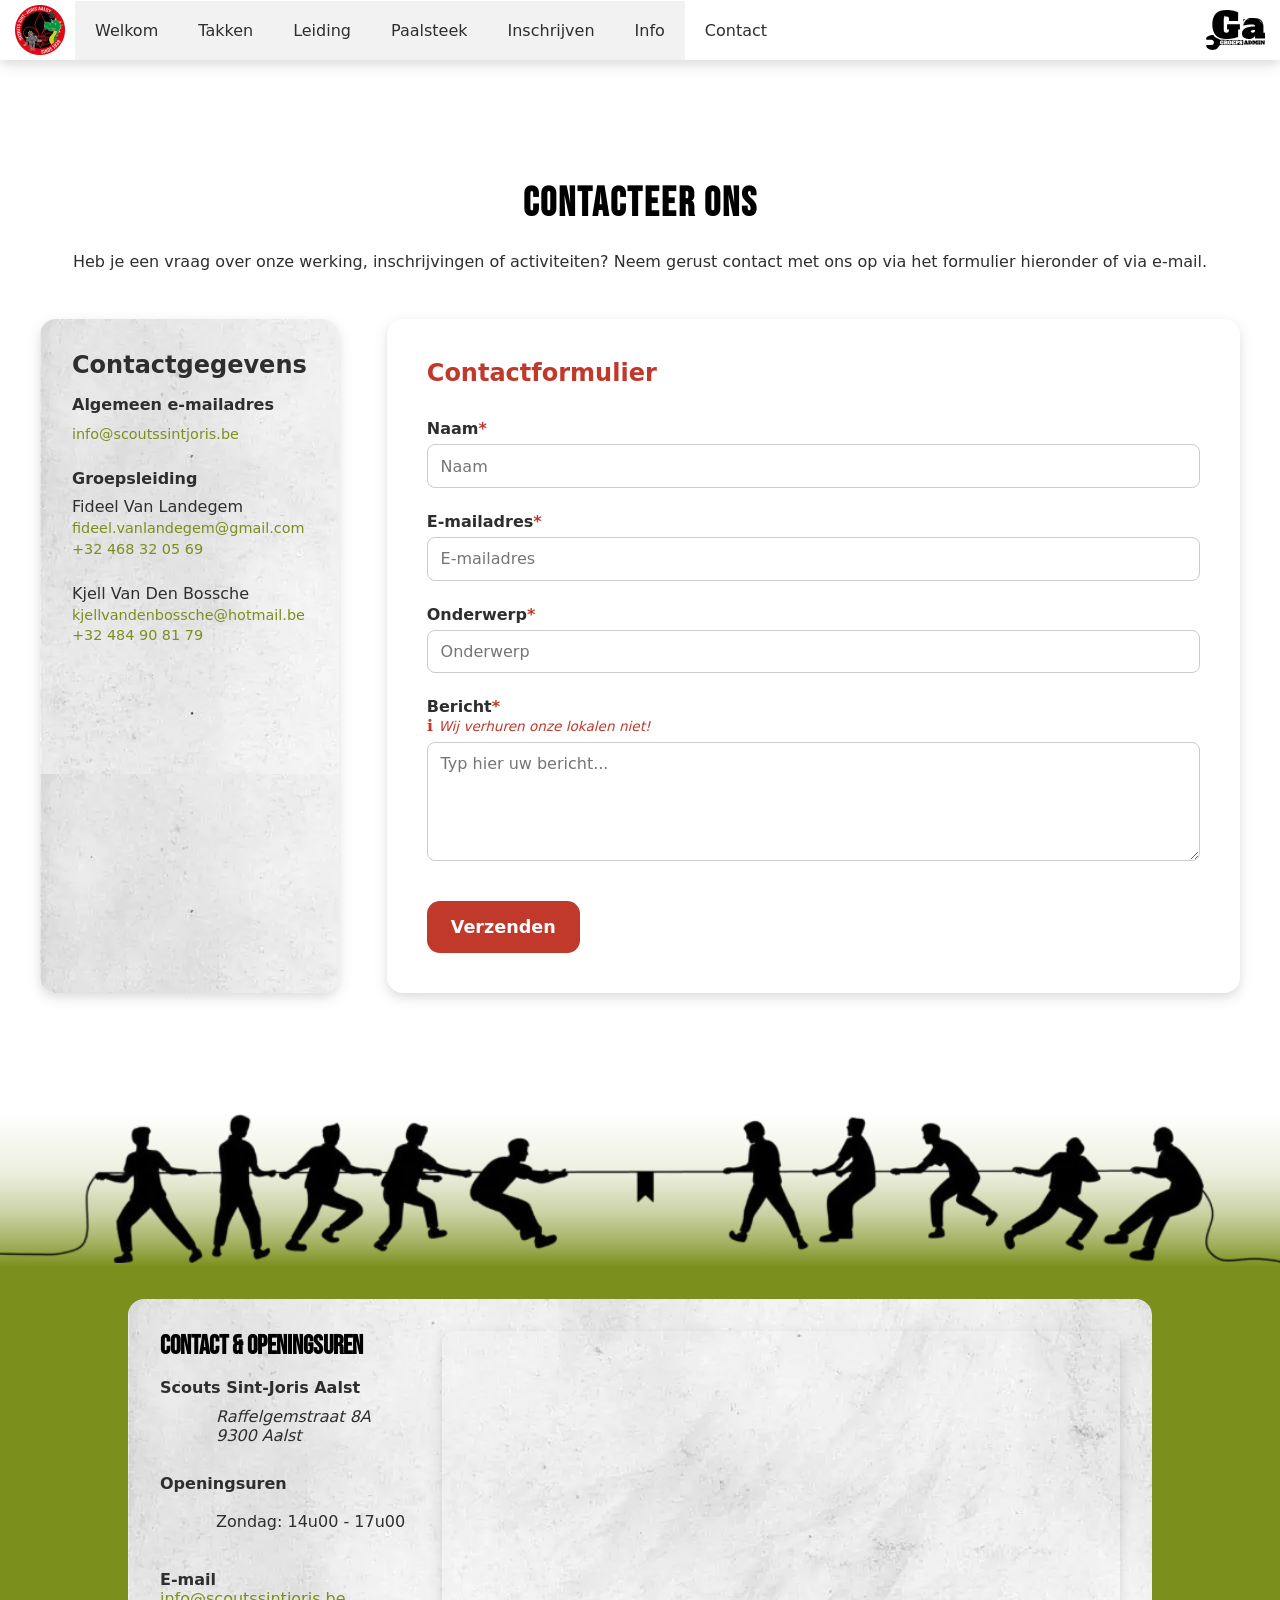
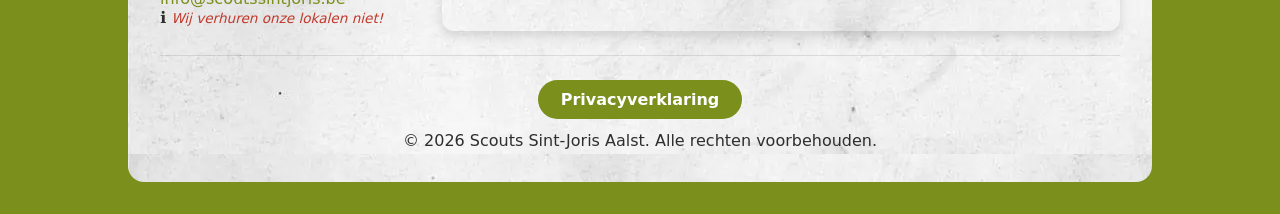
==== contact.html @ d7919c06 "Website V1.0" ====
<!doctype html>
<html lang="nl">
  <head>
    <script async src="https://www.googletagmanager.com/gtag/js?id=G-36VM52FBKX"></script>
    <script>
      window.dataLayer = window.dataLayer || [];
      function gtag() {
        dataLayer.push(arguments);
      }
      gtag('js', new Date());
      gtag('config', 'G-36VM52FBKX');
    </script>
    <script src="https://cdn.lordicon.com/lordicon.js"></script>

    <meta charset="UTF-8" />
    <meta name="viewport" content="width=device-width, initial-scale=1.0" />

    <title>Contact - Scouts Sint-Joris Aalst</title>
    <meta
      name="description"
      content="Heb je vragen voor Scouts Sint-Joris Aalst? Vind hier onze contactgegevens en stuur ons een bericht."
    />
    <meta name="author" content="Scouts Sint-Joris Aalst" />
    <link rel="canonical" href="https://scoutssintjoris.be/contact.html" />
    <meta name="robots" content="index, follow" />

    <meta property="og:title" content="Contact - Scouts Sint-Joris Aalst" />
    <meta
      property="og:description"
      content="Heb je vragen voor Scouts Sint-Joris Aalst? Vind hier onze contactgegevens en stuur ons een bericht."
    />
    <meta property="og:image" content="https://scoutssintjoris.be/img/social-share.webp" />
    <meta property="og:image:alt" content="Scouts Sint-Joris Aalst Activiteit" />
    <meta property="og:url" content="https://scoutssintjoris.be/contact.html" />
    <meta property="og:type" content="website" />

    <link rel="stylesheet" href="css/main.css" />
    <link rel="stylesheet" href="css/contact.css" />
    <link rel="icon" type="image/x-icon" href="img/favicon.ico" />
    <link rel="preconnect" href="https://fonts.googleapis.com" />
    <link rel="preconnect" href="https://fonts.gstatic.com" crossorigin />

    <script type="application/ld+json">
      {
        "@context": "https://schema.org",
        "@type": "ContactPage",
        "name": "Contact - Scouts Sint-Joris Aalst",
        "url": "https://scoutssintjoris.be/contact.html",
        "description": "Heb je vragen voor Scouts Sint-Joris Aalst? Vind hier onze contactgegevens en stuur ons een bericht.",
        "mainEntity": {
          "@type": "Organization",
          "name": "Scouts Sint-Joris Aalst",
          "url": "https://scoutssintjoris.be/",
          "logo": "https://scoutssintjoris.be/img/logo.webp",
          "sameAs": ["https://www.facebook.com/ScoutsSintJoris", "https://www.instagram.com/scouts_sintjoris_aalst/"],
          "contactPoint": {
            "@type": "ContactPoint",
            "email": "info@scoutssintjoris.be",
            "contactType": "customer support",
            "availableLanguage": ["Dutch"]
          },
          "address": {
            "@type": "PostalAddress",
            "streetAddress": "Raffelgemstraat 8A",
            "addressLocality": "Aalst",
            "postalCode": "9300",
            "addressCountry": "BE"
          },
          "foundingDate": "1939",
          "openingHoursSpecification": {
            "@type": "OpeningHoursSpecification",
            "dayOfWeek": "http://schema.org/Sunday",
            "opens": "14:00",
            "closes": "17:00"
          },
          "description": "Scouts Sint-Joris Aalst is een gemengde scoutsgroep in Aalst, opgericht in 1939. Ontdek onze takken, leiding, activiteiten, openingsuren en schrijf je in!",
          "keywords": "Scouts Aalst, Scouts Sint-Joris, paalsteek, takken, leiding, inschrijven, activiteiten, jeugd, jeugdbeweging, scouts"
        }
      }
    </script>
  </head>

  <body>
    <header id="top">
      <nav>
        <img class="logo" src="img/logo.webp" alt="Logo Scouts Sint-Joris Aalst" loading="lazy" />

        <ul class="nav-links">
          <li><a href="index.html">Welkom</a></li>
          <li><a href="takken.html">Takken</a></li>
          <li><a href="leiding.html">Leiding</a></li>
          <li><a href="paalsteek.html">Paalsteek</a></li>
          <li><a href="inschrijven.html">Inschrijven</a></li>
          <li><a href="info.html">Info</a></li>
          <li class="active"><a href="#top" class="scroll-link" data-target="top">Contact</a></li>
        </ul>

        <a class="admin" href="https://groepsadmin.scoutsengidsenvlaanderen.be/" title="Ga naar Groepsadministratie">
          <img src="img/groepsadmin.svg" alt="Groepsadministratie Scouts & Gidsen Vlaanderen" loading="lazy" />
        </a>

        <button class="hamburger" aria-label="Menu openen/sluiten">
          <span></span>
          <span></span>
          <span></span>
        </button>
      </nav>
    </header>

    <main>
      <article class="intro">
        <h1>Contacteer ons</h1>
        <p>
          Heb je een vraag over onze werking, inschrijvingen of activiteiten? Neem gerust contact met ons op via het
          formulier hieronder of via e-mail.
        </p>
      </article>

      <section class="contact-wrapper">
        <aside class="contact-info">
          <h2>Contactgegevens</h2>

          <p>
            <strong>Algemeen e-mailadres</strong>
            <span>info@scoutssintjoris.be</span>
          </p>

          <p>
            <strong>Groepsleiding</strong>
            Fideel Van Landegem<br />
            <span>fideel.vanlandegem@gmail.com</span><br />
            <span>+32 468 32 05 69</span>
          </p>

          <p>
            Kjell Van Den Bossche <br />
            <span>kjellvandenbossche@hotmail.be</span><br />
            <span>+32 484 90 81 79</span>
          </p>
        </aside>

        <form class="contact-form" action="sendmail.php" method="post" enctype="application/x-www-form-urlencoded">
          <fieldset>
            <legend>Contactformulier</legend>

            <div class="form-group">
              <label for="naam">Naam<span>*</span></label>
              <input type="text" placeholder="Naam" id="naam" name="naam" autocomplete="name" required />
            </div>

            <div class="form-group">
              <label for="mailadres">E-mailadres<span>*</span></label>
              <input
                type="email"
                placeholder="E-mailadres"
                id="mailadres"
                name="mailadres"
                autocomplete="email"
                required
              />
            </div>

            <div class="form-group">
              <label for="onderwerp">Onderwerp<span>*</span></label>
              <input type="text" placeholder="Onderwerp" id="onderwerp" name="onderwerp" required />
            </div>

            <div class="form-group">
              <label for="bericht">
                Bericht<span>*</span><br />
                <span>ℹ️ <span class="note">Wij verhuren onze lokalen niet!</span></span>
              </label>
              <textarea placeholder="Typ hier uw bericht..." id="bericht" name="bericht" rows="5" required></textarea>
            </div>

            <div style="display: none">
              <label for="company">Company</label>
              <input type="text" name="company" id="company" tabindex="-1" autocomplete="off" />
            </div>

            <button type="submit" class="btn-submit">Verzenden</button>
          </fieldset>
        </form>
      </section>
    </main>

    <footer>
      <div class="footer-divider">
        <img src="img/divider-footer.webp" alt="divider" loading="lazy" />
      </div>

      <section>
        <div class="footer-box">
          <div class="footer-content">
            <div class="footer-left">
              <h3>Contact & openingsuren</h3>
              <p><strong>Scouts Sint-Joris Aalst</strong></p>
              <div class="icon-wrapper">
                <lord-icon
                  src="https://cdn.lordicon.com/qzjvmvpc.json"
                  trigger="loop"
                  delay="3000"
                  stroke="bold"
                  state="loop-cycle"
                  style="width: 3rem; height: 3rem"
                >
                </lord-icon>
                <address>
                  Raffelgemstraat 8A<br />
                  9300 Aalst
                </address>
              </div>
              <p>
                <strong>Openingsuren</strong>
              </p>
              <div class="icon-wrapper">
                <lord-icon
                  src="https://cdn.lordicon.com/gdowkrjt.json"
                  trigger="loop"
                  delay="3000"
                  stroke="bold"
                  state="loop-oscillate"
                  colors="primary:#121331,secondary:#ebe6ef,tertiary:#000000,quaternary:#f24c00"
                  style="width: 3rem; height: 3rem"
                >
                </lord-icon>
                <time datetime="2026-01-29T14:00-17:00">Zondag: 14u00 - 17u00</time>
              </div>
              <p>
                <strong>E-mail</strong><br />
                <a href="mailto:info@scoutssintjoris.be">info@scoutssintjoris.be</a><br />
                <span>ℹ️ <span class="note">Wij verhuren onze lokalen niet!</span></span>
              </p>
            </div>

            <div class="footer-right">
              <iframe
                title="Google Maps - Scouts Sint-Joris Aalst"
                src="https://www.google.com/maps?q=Raffelgemstraat+8A+Aalst&output=embed"
                loading="lazy"
                referrerpolicy="no-referrer-when-downgrade"
              ></iframe>
            </div>
          </div>

          <div class="footer-bottom">
            <a href="pdf/Privacyverklaring Scouts Sint-Joris.pdf" target="_blank" class="privacy">Privacyverklaring</a>
            <p>&copy; 2026 Scouts Sint-Joris Aalst. Alle rechten voorbehouden.</p>
            <a href="https://lordicon.com/">Animated icons by Lordicon.com</a>
          </div>
        </div>
      </section>
    </footer>

    <script src="js/main.js" defer></script>
  </body>
</html>
---- css/main.css ----
@import url('https://fonts.googleapis.com/css2?family=Bebas+Neue&family=Google+Sans:ital,opsz,wght@0,17..18,400..700;1,17..18,400..700&display=swap');

* {
  margin: 0;
  padding: 0;
  font-family:
    'Google Sans',
    system-ui,
    -apple-system,
    BlinkMacSystemFont,
    'Segoe UI',
    sans-serif;
  color: var(--primary-text-color);
}

html {
  scroll-behavior: smooth;
}

/* Font Styles */
:root {
  --primary-text-color: #2e2e2e;
  --secondary-text-color: black;
  --white-text-color: #ffffff;
  --primary-green-color: #7b8f1c;
  --secondary-green-color: #2f6b2f;
  --primary-red-color: #c0392b;
  --primary-background-color: #fff;
  --secondary-background-color: #f2f2f2;
  --primary-shadow-color: rgba(51, 50, 50, 0.05);
  --secondary-shadow-color: rgba(0, 0, 0, 0.1);
  --google-agenda-color: #f0f4f9;
  --form-border-color: #ccc;
  --carousel-primary-button-color: rgba(0, 0, 0, 0.45);
  --carousel-secondary-button-color: rgba(0, 0, 0, 0.7);
}

h1 {
  font-size: 2.5rem;
  letter-spacing: 0.05em;
  margin-bottom: 1.5rem;
  color: var(--secondary-text-color);
  font-family:
    'Bebas Neue',
    system-ui,
    -apple-system,
    BlinkMacSystemFont,
    sans-serif;
}
h3 {
  font-size: 1.6rem;
  margin-bottom: 1rem;
  color: var(--secondary-text-color);
  font-family:
    'Bebas Neue',
    system-ui,
    -apple-system,
    BlinkMacSystemFont,
    sans-serif;
}

/* Navigation Bar Styles */
nav {
  width: 100%;
  height: 60px;
  font-weight: 500;
  background-color: var(--primary-background-color);
  display: flex;
  flex-direction: row;
  justify-content: flex-start;
  box-shadow:
    0 4px 6px var(--primary-shadow-color),
    0 5px 15px var(--secondary-shadow-color);
}
nav .logo {
  height: 50px;
  width: 50px;
  margin: 5px;
  margin-left: 15px;
  margin-right: 10px;
}
.hamburger {
  display: none;
  flex-direction: column;
  justify-content: space-between;
  width: 28px;
  height: 20px;
  background: none;
  border: none;
  cursor: pointer;
  margin-left: auto;
  margin-right: 15px;
  padding: 0;
}
.hamburger span {
  display: block;
  width: 100%;
  height: 3px;
  background-color: var(--primary-text-color);
  border-radius: 2px;
  transition:
    transform 0.25s ease,
    opacity 0.25s ease;
}
nav ul {
  list-style: none;
  display: flex;
  flex-direction: row;
  align-items: center;
}
nav li {
  padding: 20px;
  background-color: var(--secondary-background-color);
}
nav .active {
  background-color: var(--primary-background-color);
}
nav a {
  color: var(--primary-text-color);
  text-decoration: none;
}
nav a:hover {
  color: var(--primary-green-color);
}
nav .admin {
  height: 40px;
  width: auto;
  margin: auto 15px auto auto;
}
nav .admin img {
  height: 100%;
  width: auto;
}

/* Main Content Styles */
main {
  padding: 4rem 1.5rem;
  padding-top: 0;
  max-width: 1200px;
  margin: 1.5rem auto;
}

/* Footer Styles */
.footer-divider {
  background: linear-gradient(
    to bottom,
    rgba(123, 143, 28, 0) 0%,
    rgba(123, 143, 28, 0.15) 40%,
    rgba(123, 143, 28, 0.4) 65%,
    rgba(123, 143, 28, 0.7) 85%,
    var(--primary-green-color) 100%
  );
}
footer img {
  width: 100%;
  height: auto;
}
footer section {
  background-color: var(--primary-green-color);
  padding: 2rem 0;
}
.footer-box {
  background-image: url('../img/bg-texture.webp');
  max-width: 75%;
  padding: 2rem;
  margin: 0 auto;
  border-radius: 1rem;
}
.footer-content {
  display: grid;
  grid-template-columns: 250px 1fr;
  gap: 2rem;
}
.footer-left p {
  margin-bottom: 0.3rem;
}
.icon-wrapper {
  display: flex;
  align-items: center;
  gap: 0.5rem;
  margin-bottom: 1.5rem;
}
.footer-left lord-icon {
  flex-shrink: 0;
}
.footer-left a {
  color: var(--primary-green-color);
  text-decoration: none;
}
.footer-left a:hover {
  text-decoration: underline;
}
.footer-left .note {
  font-size: 0.85rem;
  color: var(--primary-red-color);
  font-style: italic;
  margin-top: 0.3rem;
  font-weight: 500;
}
.footer-right iframe {
  width: 100%;
  height: 100%;
  border: 0;
  border-radius: 12px;
  box-shadow:
    0 4px 6px var(--primary-shadow-color),
    0 5px 15px var(--secondary-shadow-color);
}
.footer-bottom {
  border-top: 1px solid var(--secondary-shadow-color);
  padding: 1.5rem;
  margin-top: 1.5rem;
  padding-bottom: 0;
  text-align: center;
}
.privacy {
  display: inline-block;
  margin-bottom: 0.75rem;
  padding: 0.6rem 1.4rem;
  border-radius: 50px;
  color: var(--white-text-color);
  background-color: var(--primary-green-color);
  text-decoration: none;
  font-weight: 600;
  transition:
    transform 0.2s ease,
    background-color 0.2s ease;
}
.privacy:hover {
  transform: scale(1.05);
  box-shadow: 0 6px 14px var(--secondary-shadow-color);
}
.footer-bottom a:last-of-type {
  display: none;
}

/* Responsive design */
@media screen and (max-width: 870px) {
  .hamburger {
    display: flex;
    margin: auto 15px auto 15px;
  }
  nav ul.nav-links {
    position: absolute;
    top: 60px;
    left: 0;
    width: 100%;
    flex-direction: column;
    background-color: var(--primary-background-color);
    display: none;
    box-shadow:
      0 4px 6px var(--primary-shadow-color),
      0 5px 15px var(--secondary-shadow-color);
  }
  nav ul.nav-links.active {
    display: flex;
  }
  nav li {
    padding: 15px 0;
    text-align: center;
    width: 100%;
    background-color: var(--secondary-background-color);
  }
  .hamburger.open span:nth-child(1) {
    transform: rotate(45deg) translate(5px, 5px);
  }
  .hamburger.open span:nth-child(2) {
    opacity: 0;
  }
  .hamburger.open span:nth-child(3) {
    transform: rotate(-45deg) translate(5px, -5px);
  }
  nav .admin {
    display: block;
    margin: auto 15px auto auto;
  }
}
@media screen and (max-width: 770px) {
  footer .footer-content {
    grid-template-columns: 1fr;
    gap: 1rem;
    align-items: center;
  }
  .footer-left {
    text-align: center;
  }
  .icon-wrapper {
    justify-content: center;
  }
}
---- css/contact.css ----
/* Main content styles */
main {
  max-width: 1200px;
  margin: 0 auto;
  padding: 2.5rem 1.5rem;
}
main .intro {
  margin: 5rem auto 3rem auto;
  text-align: center;
}
main .contact-wrapper {
  display: grid;
  grid-template-columns: 1fr 3fr;
  gap: 3rem;
  max-width: 1200px;
  margin: 0 auto;
  margin-bottom: 5rem;
}
main .contact-info {
  background-image: url('../img/bg-texture.webp');
  padding: 2rem;
  border-radius: 1rem;
  box-shadow:
    0 4px 6px var(--primary-shadow-color),
    0 5px 15px var(--secondary-shadow-color);
}
main .contact-info h2 {
  margin-bottom: 1rem;
}
main .contact-info p {
  margin-bottom: 1.5rem;
  line-height: 1.3;
}
main .contact-info p strong {
  display: block;
  margin-bottom: 0.5rem;
}
main .contact-info span {
  color: var(--primary-green-color);
  font-weight: 500;
  font-size: 0.9rem;
}
main .contact-form {
  background: var(--primary-background-color);
  padding: 2.5rem;
  border-radius: 1rem;
  box-shadow:
    0 4px 6px var(--primary-shadow-color),
    0 5px 15px var(--secondary-shadow-color);
}
main .contact-form fieldset {
  border: none;
}
main .contact-form legend {
  font-size: 1.5rem;
  font-weight: bold;
  color: var(--primary-red-color);
  margin-bottom: 2rem;
}
main .form-group {
  display: flex;
  flex-direction: column;
  margin-bottom: 1.5rem;
}
main .form-group label {
  font-weight: 600;
  margin-bottom: 0.4rem;
}
main .form-group label span {
  color: var(--primary-red-color);
}
main .form-group .note {
  font-size: 0.85rem;
  color: var(--primary-red-color);
  font-style: italic;
  margin-top: 0.3rem;
  font-weight: 500;
}
main .form-group input,
main .form-group textarea {
  padding: 0.7rem 0.8rem;
  font-size: 1rem;
  border-radius: 0.5rem;
  border: 1px solid var(--form-border-color);
}
main .form-group input:focus,
main .form-group textarea:focus {
  outline: none;
  border-color: var(--primary-red-color);
  box-shadow:
    0 4px 6px var(--primary-shadow-color),
    0 5px 15px var(--secondary-shadow-color);
}
main .btn-submit {
  margin-top: 1rem;
  padding: 1rem 1.5rem;
  background: var(--primary-red-color);
  color: var(--white-text-color);
  font-size: 1.1rem;
  font-weight: bold;
  border: none;
  border-radius: 0.8rem;
  cursor: pointer;
}
main .btn-submit:hover {
  scale: 1.02;
  box-shadow:
    0 4px 6px var(--primary-shadow-color),
    0 5px 15px var(--secondary-shadow-color);
}
main .form-message {
  padding: 1rem;
  margin-bottom: 1.5rem;
  border-radius: 0.75rem;
  font-weight: 600;
}
main .form-message.success {
  background: var(--secondary-background-color);
  color: var(--secondary-green-color);
}
main .form-message.error {
  background: var(--secondary-background-color);
  color: var(--primary-red-color);
}

/* Responsive design */
@media screen and (max-width: 1200px) {
  main p {
    font-size: 0.95em;
  }
}
@media screen and (max-width: 900px) {
  main {
    max-width: 500px;
  }
  main .contact-info {
    text-align: center;
  }
  main .contact-wrapper {
    grid-template-columns: 1fr;
  }
}
@media screen and (max-width: 480px) {
  main .intro h1 {
    font-size: clamp(1.5rem, 2.5vw, 2.5rem);
  }
  main .intro p,
  main .intro {
    font-size: clamp(0.9rem, 1.5vw, 1.1rem);
    line-height: 1.3;
  }
  main p,
  main .contact-form label,
  main .contact-form input,
  main .contact-form textarea,
  main .contact-form button {
    font-size: clamp(0.9rem, 1.5vw, 1.1rem);
  }
  main h2,
  main .contact-form legend {
    font-size: clamp(1.2rem, 2vw, 1.5rem);
  }
}
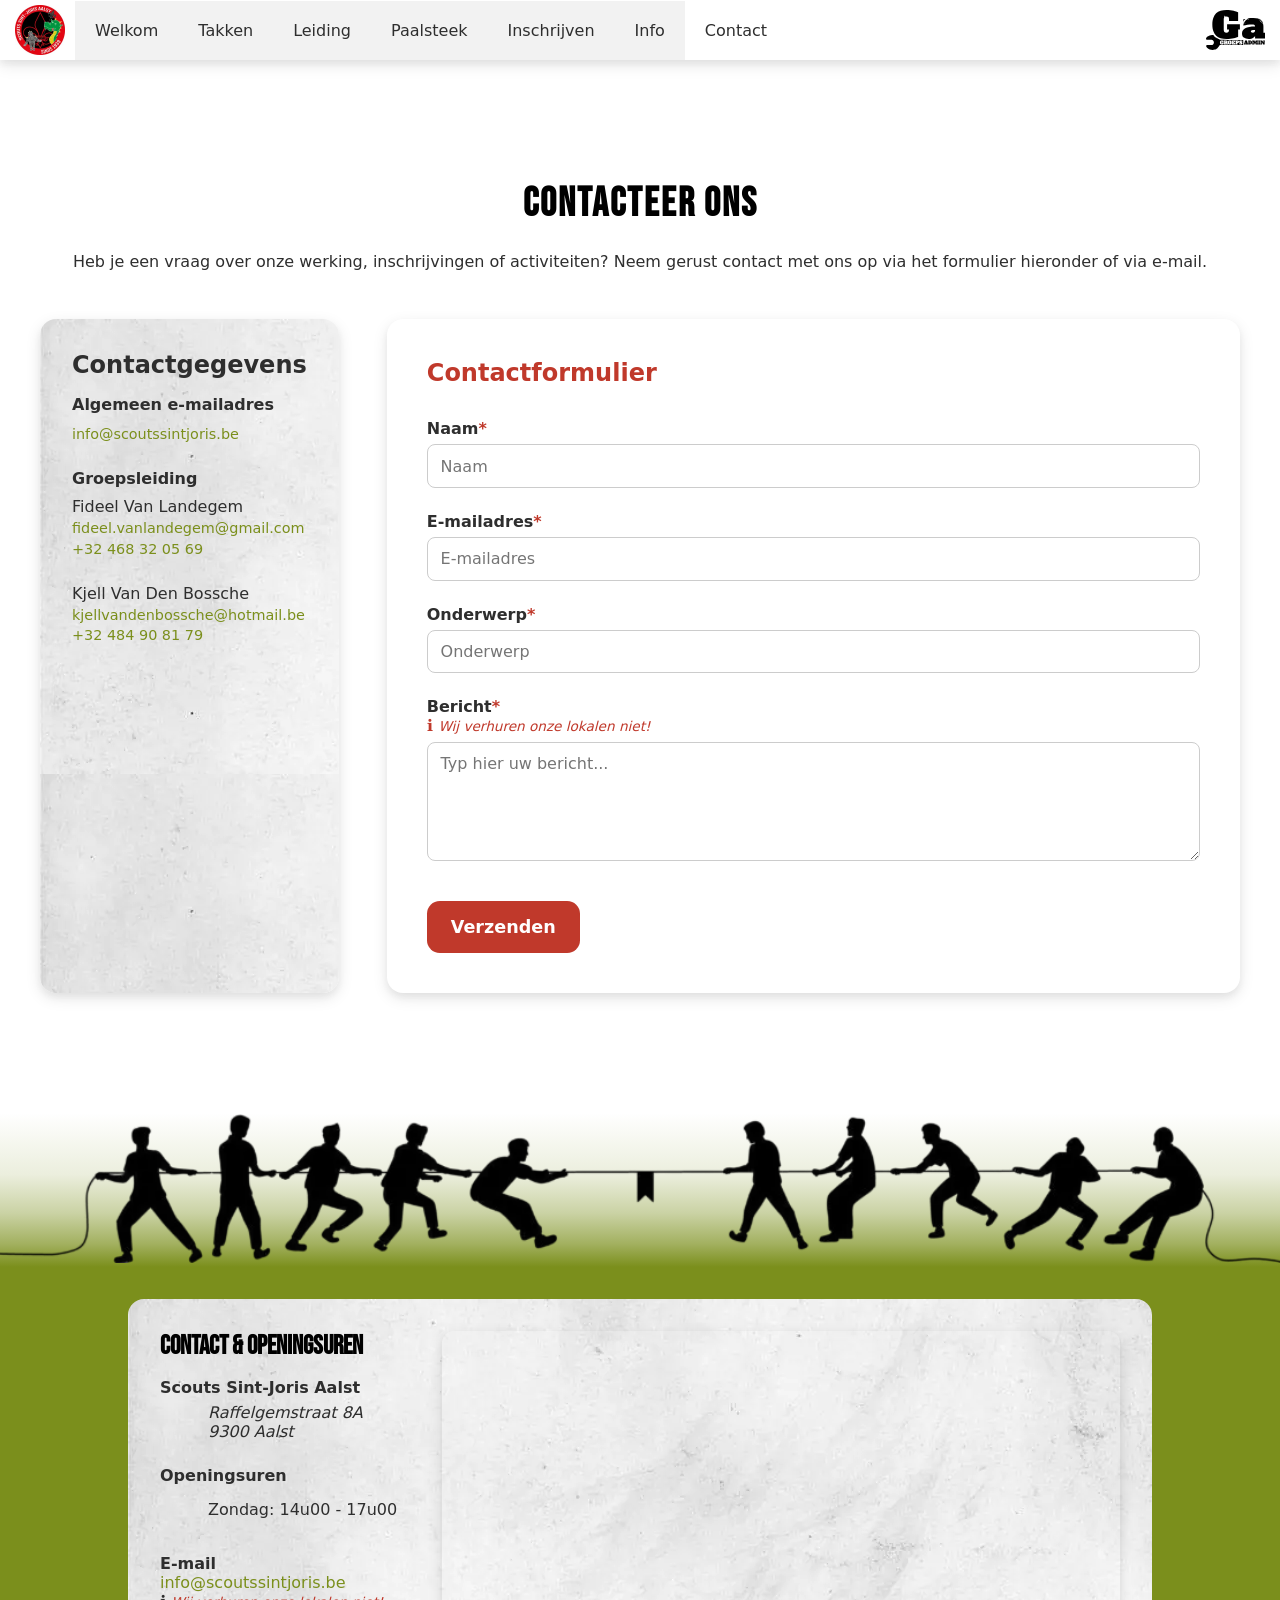
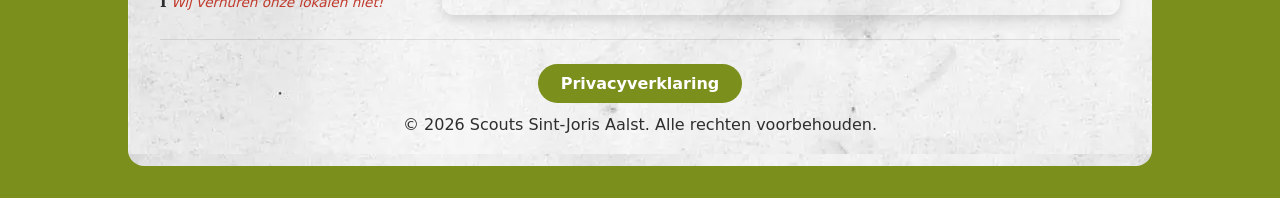
==== commit 30620d66: "Kampvuur icoon toegevoegd" ====
--- a/contact.html
+++ b/contact.html
@@ -202,7 +202,6 @@
                   delay="3000"
                   stroke="bold"
                   state="loop-cycle"
-                  style="width: 3rem; height: 3rem"
                 >
                 </lord-icon>
                 <address>
@@ -221,7 +220,6 @@
                   stroke="bold"
                   state="loop-oscillate"
                   colors="primary:#121331,secondary:#ebe6ef,tertiary:#000000,quaternary:#f24c00"
-                  style="width: 3rem; height: 3rem"
                 >
                 </lord-icon>
                 <time datetime="2026-01-29T14:00-17:00">Zondag: 14u00 - 17u00</time>
--- a/css/main.css
+++ b/css/main.css
@@ -33,6 +33,8 @@
   --form-border-color: #ccc;
   --carousel-primary-button-color: rgba(0, 0, 0, 0.45);
   --carousel-secondary-button-color: rgba(0, 0, 0, 0.7);
+  --warning-text-color: #fff9e6;
+  --warning-background-color: #ffcc00;
 }
 
 h1 {
@@ -182,6 +184,8 @@
 }
 .footer-left lord-icon {
   flex-shrink: 0;
+  width: 2.5rem;
+  height: 2.5rem;
 }
 .footer-left a {
   color: var(--primary-green-color);
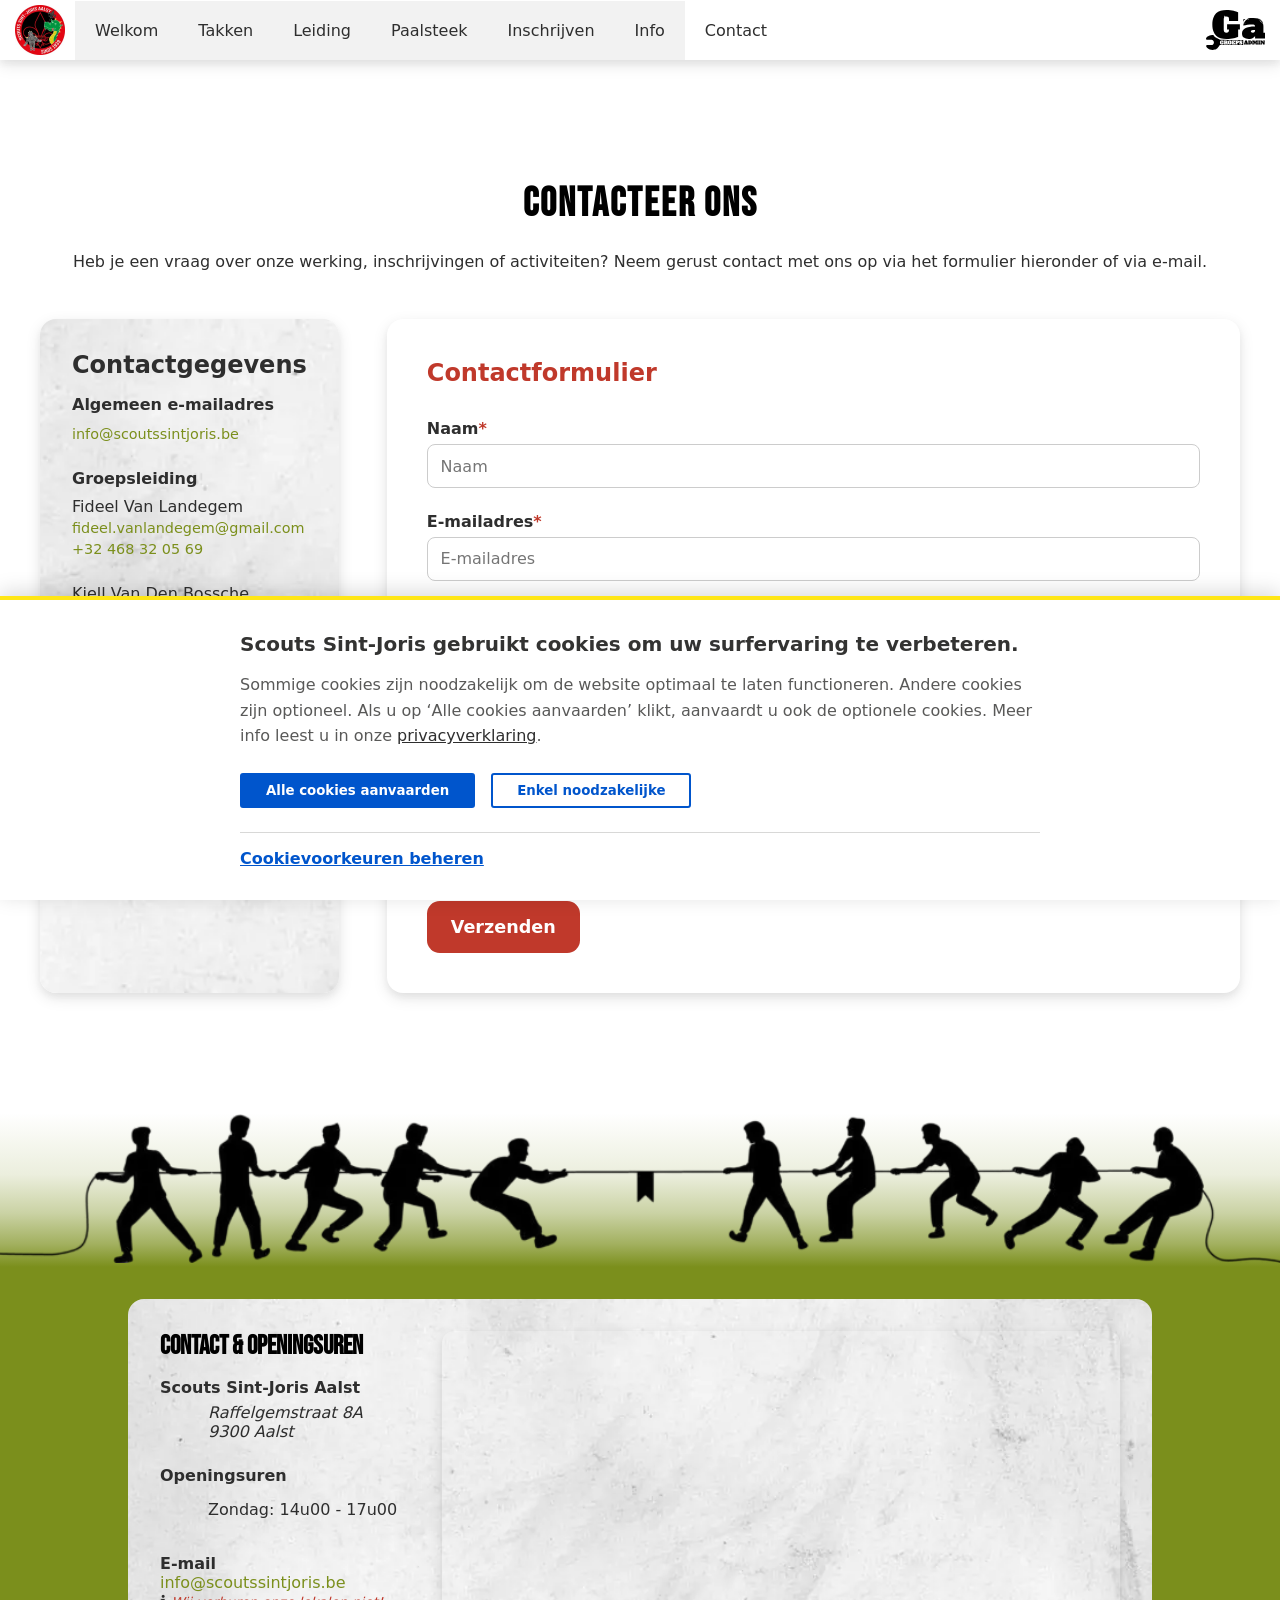
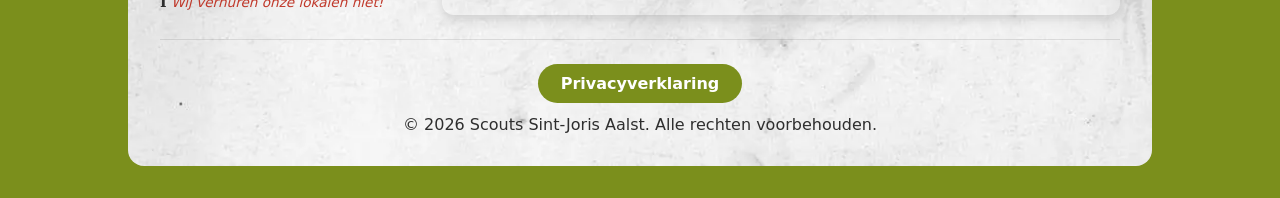
==== commit 5ca073d0: "Cookies consent banner toegevoegd" ====
--- a/contact.html
+++ b/contact.html
@@ -1,15 +1,7 @@
 <!doctype html>
 <html lang="nl">
   <head>
-    <script async src="https://www.googletagmanager.com/gtag/js?id=G-36VM52FBKX"></script>
-    <script>
-      window.dataLayer = window.dataLayer || [];
-      function gtag() {
-        dataLayer.push(arguments);
-      }
-      gtag('js', new Date());
-      gtag('config', 'G-36VM52FBKX');
-    </script>
+    <link rel="stylesheet" href="https://cdn.widgets.vlaanderen.be/2.x/vlaanderen-ui.css" />
     <script src="https://cdn.lordicon.com/lordicon.js"></script>
 
     <meta charset="UTF-8" />
@@ -242,12 +234,48 @@
           </div>
 
           <div class="footer-bottom">
-            <a href="pdf/Privacyverklaring Scouts Sint-Joris.pdf" target="_blank" class="privacy">Privacyverklaring</a>
+            <a href="pdf/Privacyverklaring%20Scouts%20Sint-Joris.pdf" target="_blank" class="privacy"
+              >Privacyverklaring</a
+            >
             <p>&copy; 2026 Scouts Sint-Joris Aalst. Alle rechten voorbehouden.</p>
             <a href="https://lordicon.com/">Animated icons by Lordicon.com</a>
           </div>
         </div>
       </section>
+
+      <div id="cookie-modal" class="vds-cookie-modal">
+        <div class="vds-container">
+          <h2 class="vds-title">Scouts Sint-Joris gebruikt cookies om uw surfervaring te verbeteren.</h2>
+          <p class="vds-text">
+            Sommige cookies zijn noodzakelijk om de website optimaal te laten functioneren. Andere cookies zijn
+            optioneel. Als u op ‘Alle cookies aanvaarden’ klikt, aanvaardt u ook de optionele cookies. Meer info leest u
+            in onze <a href="pdf/Privacyverklaring%20Scouts%20Sint-Joris.pdf" target="_blank">privacyverklaring</a>.
+          </p>
+          <div class="vds-actions">
+            <button class="vds-btn vds-btn-primary" onclick="acceptAll()">Alle cookies aanvaarden</button>
+            <button class="vds-btn vds-btn-secondary" onclick="acceptNecessary()">Enkel noodzakelijke</button>
+          </div>
+          <div class="vds-accordion">
+            <span class="vds-accordion-toggle" onclick="togglePreferences()">Cookievoorkeuren beheren</span>
+            <div id="vds-prefs" class="vds-preferences">
+              <div class="vds-option">
+                <label><input type="checkbox" checked disabled /> Noodzakelijke cookies</label>
+                <span>Deze cookies zijn vereist voor de werking van de site en uw privacy-instellingen.</span>
+              </div>
+              <div class="vds-option">
+                <label
+                  ><input type="checkbox" id="pref-analytics" /> Analytische cookies (Google Analytics & Microsoft
+                  Clarity)</label
+                >
+                <span>Hiermee meten we anoniem het bezoek op de website.</span>
+              </div>
+              <button class="vds-btn vds-btn-primary" style="margin-top: 1rem" onclick="savePreferences()">
+                Voorkeuren opslaan
+              </button>
+            </div>
+          </div>
+        </div>
+      </div>
     </footer>
 
     <script src="js/main.js" defer></script>
--- a/css/main.css
+++ b/css/main.css
@@ -20,17 +20,17 @@
 /* Font Styles */
 :root {
   --primary-text-color: #2e2e2e;
-  --secondary-text-color: black;
+  --secondary-text-color: #000000;
   --white-text-color: #ffffff;
   --primary-green-color: #7b8f1c;
   --secondary-green-color: #2f6b2f;
   --primary-red-color: #c0392b;
-  --primary-background-color: #fff;
+  --primary-background-color: #ffffff;
   --secondary-background-color: #f2f2f2;
   --primary-shadow-color: rgba(51, 50, 50, 0.05);
   --secondary-shadow-color: rgba(0, 0, 0, 0.1);
   --google-agenda-color: #f0f4f9;
-  --form-border-color: #ccc;
+  --form-border-color: #cccccc;
   --carousel-primary-button-color: rgba(0, 0, 0, 0.45);
   --carousel-secondary-button-color: rgba(0, 0, 0, 0.7);
   --warning-text-color: #fff9e6;
@@ -163,6 +163,9 @@
 }
 .footer-box {
   background-image: url('../img/bg-texture.webp');
+  background-repeat: no-repeat;
+  background-size: cover;
+  background-position: center;
   max-width: 75%;
   padding: 2rem;
   margin: 0 auto;
@@ -238,6 +241,93 @@
   display: none;
 }
 
+/* Cookie Modal Styles */
+.vds-cookie-modal {
+  position: fixed;
+  bottom: 0;
+  left: 0;
+  width: 100%;
+  background: #fff;
+  z-index: 9999;
+  border-top: 4px solid #ffe615;
+  box-shadow: 0 -4px 20px rgba(0, 0, 0, 0.15);
+  padding: 2rem 0;
+  display: none;
+}
+.vds-container {
+  max-width: 800px;
+  margin: 0 auto;
+  padding: 0 1rem;
+  font-family: 'Flanders Art Sans', sans-serif;
+}
+.vds-title {
+  font-size: 1.25rem;
+  font-weight: 700;
+  margin-bottom: 1rem;
+  color: #333332;
+}
+.vds-text {
+  font-size: 1rem;
+  margin-bottom: 1.5rem;
+  color: #595958;
+  line-height: 1.6;
+}
+.vds-actions {
+  display: flex;
+  gap: 1rem;
+  flex-wrap: wrap;
+  margin-bottom: 1.5rem;
+}
+.vds-btn {
+  padding: 0.5rem 1.5rem;
+  font-weight: 700;
+  cursor: pointer;
+  border: 2px solid #0055cc;
+  border-radius: 3px;
+  transition: 0.2s;
+}
+.vds-btn-primary {
+  background: #0055cc;
+  color: #fff;
+}
+.vds-btn-secondary {
+  background: #fff;
+  color: #0055cc;
+}
+.vds-btn:hover {
+  background: #003bb0;
+  color: #fff;
+}
+.vds-accordion {
+  border-top: 1px solid #d8d8d7;
+  padding-top: 1rem;
+}
+.vds-accordion-toggle {
+  color: #0055cc;
+  cursor: pointer;
+  text-decoration: underline;
+  font-weight: 600;
+}
+.vds-preferences {
+  display: none;
+  margin-top: 1rem;
+  background: #f3f3f3;
+  padding: 1.5rem;
+  border-radius: 4px;
+}
+.vds-option {
+  margin-bottom: 1rem;
+}
+.vds-option label {
+  font-weight: 700;
+  display: block;
+  margin-bottom: 0.25rem;
+}
+.vds-option span {
+  font-size: 0.875rem;
+  color: #595958;
+}
+
 /* Responsive design */
 @media screen and (max-width: 870px) {
   .hamburger {
--- a/css/contact.css
+++ b/css/contact.css
@@ -18,6 +18,9 @@
 }
 main .contact-info {
   background-image: url('../img/bg-texture.webp');
+  background-repeat: no-repeat;
+  background-size: cover;
+  background-position: center;
   padding: 2rem;
   border-radius: 1rem;
   box-shadow:
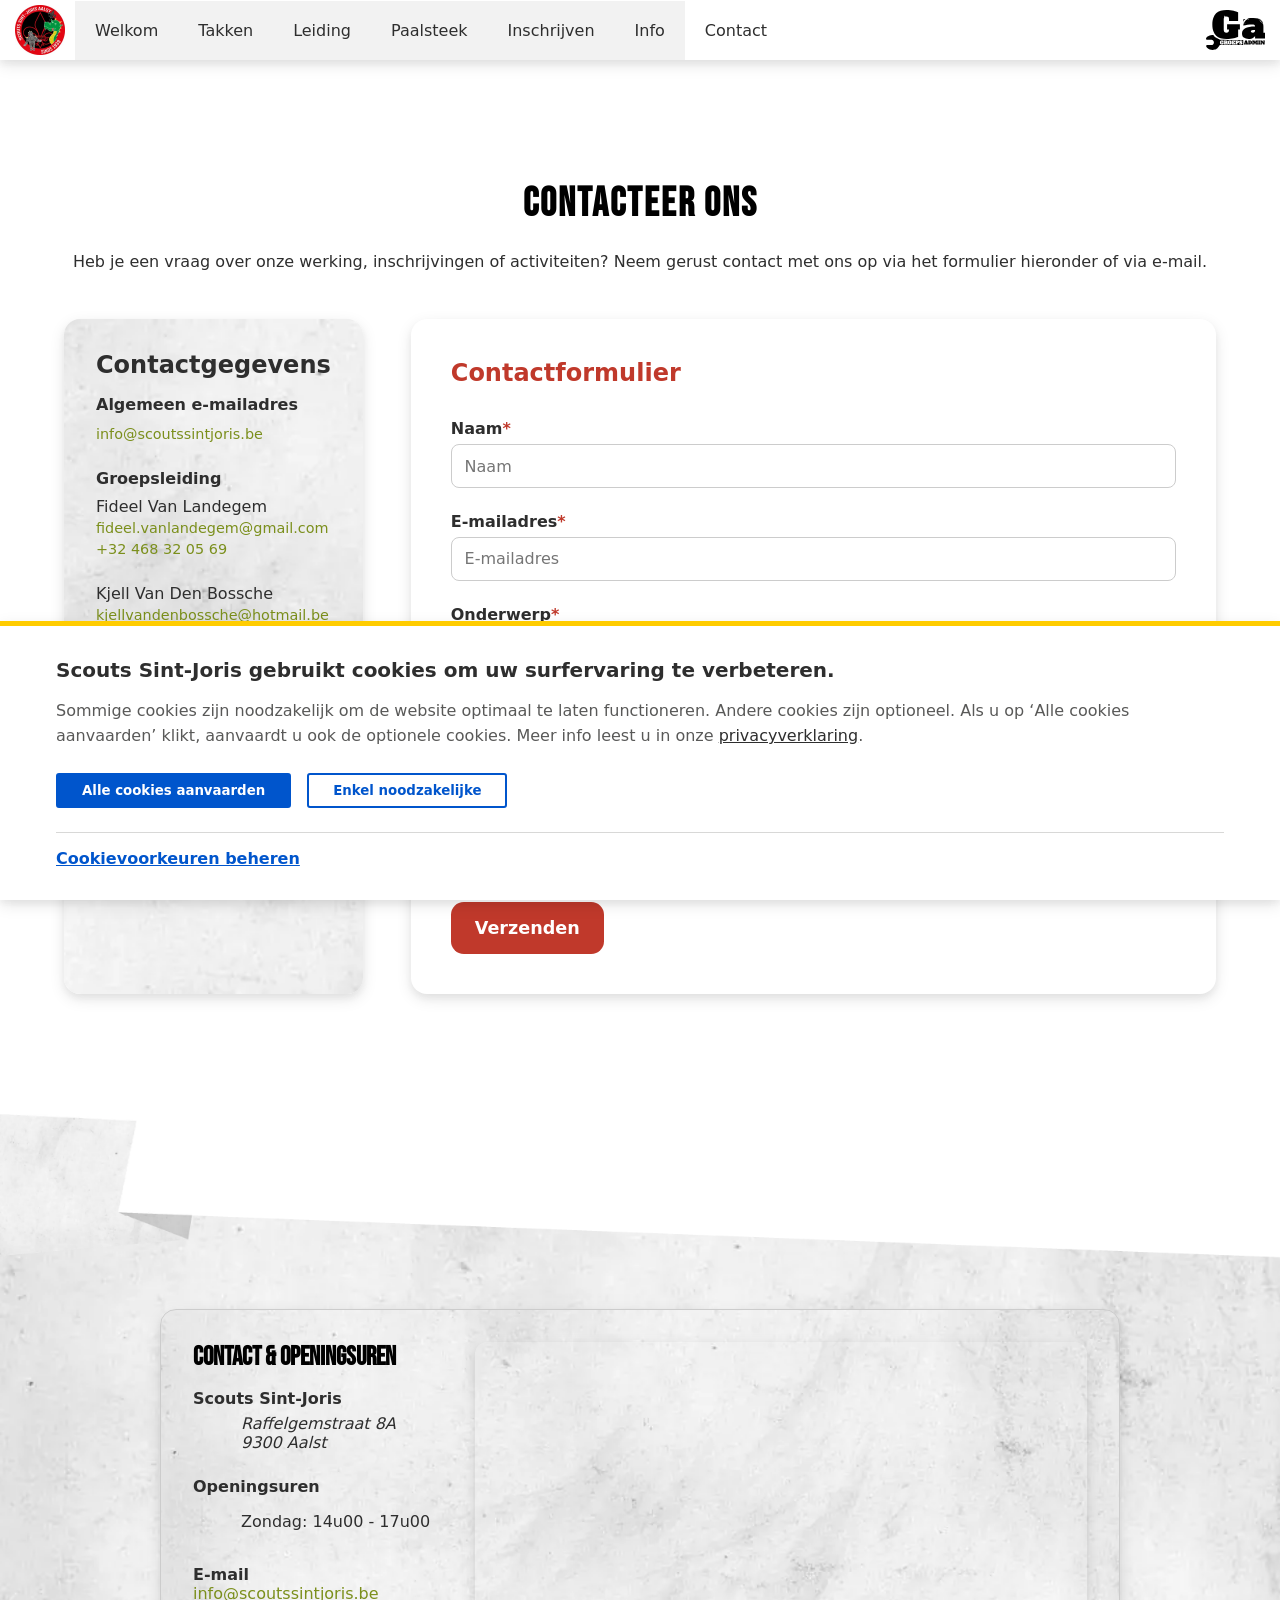
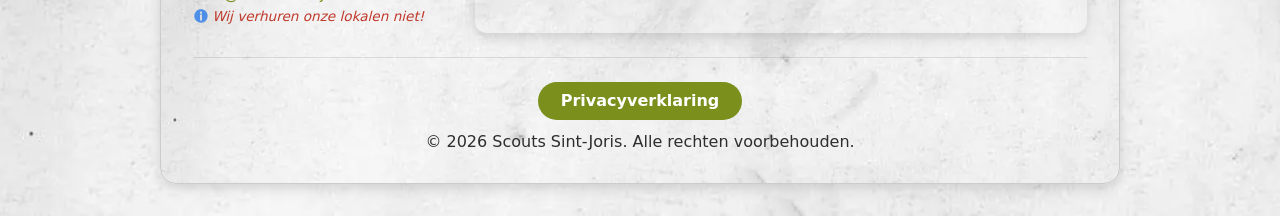
==== commit 8559f682: "Styling fixes" ====
--- a/contact.html
+++ b/contact.html
@@ -7,22 +7,22 @@
     <meta charset="UTF-8" />
     <meta name="viewport" content="width=device-width, initial-scale=1.0" />
 
-    <title>Contact - Scouts Sint-Joris Aalst</title>
+    <title>Contact - Scouts Sint-Joris</title>
     <meta
       name="description"
-      content="Heb je vragen voor Scouts Sint-Joris Aalst? Vind hier onze contactgegevens en stuur ons een bericht."
+      content="Heb je vragen voor Scouts Sint-Joris? Vind hier onze contactgegevens en stuur ons een bericht."
     />
-    <meta name="author" content="Scouts Sint-Joris Aalst" />
+    <meta name="author" content="Scouts Sint-Joris" />
     <link rel="canonical" href="https://scoutssintjoris.be/contact.html" />
     <meta name="robots" content="index, follow" />
 
-    <meta property="og:title" content="Contact - Scouts Sint-Joris Aalst" />
+    <meta property="og:title" content="Contact - Scouts Sint-Joris" />
     <meta
       property="og:description"
-      content="Heb je vragen voor Scouts Sint-Joris Aalst? Vind hier onze contactgegevens en stuur ons een bericht."
+      content="Heb je vragen voor Scouts Sint-Joris? Vind hier onze contactgegevens en stuur ons een bericht."
     />
     <meta property="og:image" content="https://scoutssintjoris.be/img/social-share.webp" />
-    <meta property="og:image:alt" content="Scouts Sint-Joris Aalst Activiteit" />
+    <meta property="og:image:alt" content="Scouts Sint-Joris Activiteit" />
     <meta property="og:url" content="https://scoutssintjoris.be/contact.html" />
     <meta property="og:type" content="website" />
 
@@ -36,12 +36,12 @@
       {
         "@context": "https://schema.org",
         "@type": "ContactPage",
-        "name": "Contact - Scouts Sint-Joris Aalst",
+        "name": "Contact - Scouts Sint-Joris",
         "url": "https://scoutssintjoris.be/contact.html",
-        "description": "Heb je vragen voor Scouts Sint-Joris Aalst? Vind hier onze contactgegevens en stuur ons een bericht.",
+        "description": "Heb je vragen voor Scouts Sint-Joris? Vind hier onze contactgegevens en stuur ons een bericht.",
         "mainEntity": {
           "@type": "Organization",
-          "name": "Scouts Sint-Joris Aalst",
+          "name": "Scouts Sint-Joris",
           "url": "https://scoutssintjoris.be/",
           "logo": "https://scoutssintjoris.be/img/logo.webp",
           "sameAs": ["https://www.facebook.com/ScoutsSintJoris", "https://www.instagram.com/scouts_sintjoris_aalst/"],
@@ -65,7 +65,7 @@
             "opens": "14:00",
             "closes": "17:00"
           },
-          "description": "Scouts Sint-Joris Aalst is een gemengde scoutsgroep in Aalst, opgericht in 1939. Ontdek onze takken, leiding, activiteiten, openingsuren en schrijf je in!",
+          "description": "Scouts Sint-Joris is een gemengde scoutsgroep in Aalst, opgericht in 1939. Ontdek onze takken, leiding, activiteiten, openingsuren en schrijf je in!",
           "keywords": "Scouts Aalst, Scouts Sint-Joris, paalsteek, takken, leiding, inschrijven, activiteiten, jeugd, jeugdbeweging, scouts"
         }
       }
@@ -75,7 +75,7 @@
   <body>
     <header id="top">
       <nav>
-        <img class="logo" src="img/logo.webp" alt="Logo Scouts Sint-Joris Aalst" loading="lazy" />
+        <img class="logo" src="img/logo.webp" alt="Logo Scouts Sint-Joris" loading="lazy" />
 
         <ul class="nav-links">
           <li><a href="index.html">Welkom</a></li>
@@ -160,7 +160,30 @@
             <div class="form-group">
               <label for="bericht">
                 Bericht<span>*</span><br />
-                <span>ℹ️ <span class="note">Wij verhuren onze lokalen niet!</span></span>
+                <span class="info-note">
+                  <svg
+                    fill="#4d8fe8"
+                    version="1.1"
+                    id="Capa_1"
+                    xmlns="http://www.w3.org/2000/svg"
+                    xmlns:xlink="http://www.w3.org/1999/xlink"
+                    width="16px"
+                    height="16px"
+                    viewBox="-41.7 -41.7 500.38 500.38"
+                    xml:space="preserve"
+                  >
+                    <g id="SVGRepo_bgCarrier" stroke-width="0"></g>
+                    <g id="SVGRepo_tracerCarrier" stroke-linecap="round" stroke-linejoin="round"></g>
+                    <g id="SVGRepo_iconCarrier">
+                      <g>
+                        <path
+                          d="M356.004,61.156c-81.37-81.47-213.377-81.551-294.848-0.182c-81.47,81.371-81.552,213.379-0.181,294.85 c81.369,81.47,213.378,81.551,294.849,0.181C437.293,274.636,437.375,142.626,356.004,61.156z M237.6,340.786 c0,3.217-2.607,5.822-5.822,5.822h-46.576c-3.215,0-5.822-2.605-5.822-5.822V167.885c0-3.217,2.607-5.822,5.822-5.822h46.576 c3.215,0,5.822,2.604,5.822,5.822V340.786z M208.49,137.901c-18.618,0-33.766-15.146-33.766-33.765 c0-18.617,15.147-33.766,33.766-33.766c18.619,0,33.766,15.148,33.766,33.766C242.256,122.755,227.107,137.901,208.49,137.901z"
+                        ></path>
+                      </g>
+                    </g>
+                  </svg>
+                  <span class="note">Wij verhuren onze lokalen niet!</span>
+                </span>
               </label>
               <textarea placeholder="Typ hier uw bericht..." id="bericht" name="bericht" rows="5" required></textarea>
             </div>
@@ -178,7 +201,7 @@
 
     <footer>
       <div class="footer-divider">
-        <img src="img/divider-footer.webp" alt="divider" loading="lazy" />
+        <img class="divider flipped" src="img/divider.webp" alt="Visuele scheiding" loading="lazy" />
       </div>
 
       <section>
@@ -186,7 +209,7 @@
           <div class="footer-content">
             <div class="footer-left">
               <h3>Contact & openingsuren</h3>
-              <p><strong>Scouts Sint-Joris Aalst</strong></p>
+              <p><strong>Scouts Sint-Joris</strong></p>
               <div class="icon-wrapper">
                 <lord-icon
                   src="https://cdn.lordicon.com/qzjvmvpc.json"
@@ -219,13 +242,36 @@
               <p>
                 <strong>E-mail</strong><br />
                 <a href="mailto:info@scoutssintjoris.be">info@scoutssintjoris.be</a><br />
-                <span>ℹ️ <span class="note">Wij verhuren onze lokalen niet!</span></span>
+                <span class="info-note">
+                  <svg
+                    fill="#4d8fe8"
+                    version="1.1"
+                    id="Capa_1"
+                    xmlns="http://www.w3.org/2000/svg"
+                    xmlns:xlink="http://www.w3.org/1999/xlink"
+                    width="16px"
+                    height="16px"
+                    viewBox="-41.7 -41.7 500.38 500.38"
+                    xml:space="preserve"
+                  >
+                    <g id="SVGRepo_bgCarrier" stroke-width="0"></g>
+                    <g id="SVGRepo_tracerCarrier" stroke-linecap="round" stroke-linejoin="round"></g>
+                    <g id="SVGRepo_iconCarrier">
+                      <g>
+                        <path
+                          d="M356.004,61.156c-81.37-81.47-213.377-81.551-294.848-0.182c-81.47,81.371-81.552,213.379-0.181,294.85 c81.369,81.47,213.378,81.551,294.849,0.181C437.293,274.636,437.375,142.626,356.004,61.156z M237.6,340.786 c0,3.217-2.607,5.822-5.822,5.822h-46.576c-3.215,0-5.822-2.605-5.822-5.822V167.885c0-3.217,2.607-5.822,5.822-5.822h46.576 c3.215,0,5.822,2.604,5.822,5.822V340.786z M208.49,137.901c-18.618,0-33.766-15.146-33.766-33.765 c0-18.617,15.147-33.766,33.766-33.766c18.619,0,33.766,15.148,33.766,33.766C242.256,122.755,227.107,137.901,208.49,137.901z"
+                        ></path>
+                      </g>
+                    </g>
+                  </svg>
+                  <span class="note">Wij verhuren onze lokalen niet!</span>
+                </span>
               </p>
             </div>
 
             <div class="footer-right">
               <iframe
-                title="Google Maps - Scouts Sint-Joris Aalst"
+                title="Google Maps - Scouts Sint-Joris"
                 src="https://www.google.com/maps?q=Raffelgemstraat+8A+Aalst&output=embed"
                 loading="lazy"
                 referrerpolicy="no-referrer-when-downgrade"
@@ -237,7 +283,7 @@
             <a href="pdf/Privacyverklaring%20Scouts%20Sint-Joris.pdf" target="_blank" class="privacy"
               >Privacyverklaring</a
             >
-            <p>&copy; 2026 Scouts Sint-Joris Aalst. Alle rechten voorbehouden.</p>
+            <p>&copy; 2026 Scouts Sint-Joris. Alle rechten voorbehouden.</p>
             <a href="https://lordicon.com/">Animated icons by Lordicon.com</a>
           </div>
         </div>
--- a/css/main.css
+++ b/css/main.css
@@ -12,9 +12,20 @@
     sans-serif;
   color: var(--primary-text-color);
 }
+*,
+*::before,
+*::after {
+  box-sizing: border-box;
+}
 
 html {
   scroll-behavior: smooth;
+}
+html,
+body {
+  width: 100%;
+  max-width: 100%;
+  overflow-x: hidden;
 }
 
 /* Font Styles */
@@ -35,6 +46,12 @@
   --carousel-secondary-button-color: rgba(0, 0, 0, 0.7);
   --warning-text-color: #fff9e6;
   --warning-background-color: #ffcc00;
+  --cookies-text-color: #595958;
+  --cookies-primary-button-color: #0055cc;
+  --cookies-secondary-button-color: #003bb0;
+  --accordion-border-color: #d8d8d7;
+  --lightbox-background-color: rgba(0, 0, 0, 0.9);
+  --footer-color: #ccc;
 }
 
 h1 {
@@ -139,27 +156,34 @@
   padding: 4rem 1.5rem;
   padding-top: 0;
   max-width: 1200px;
-  margin: 1.5rem auto;
+  margin: 1.5rem auto 0 auto;
 }
 
 /* Footer Styles */
 .footer-divider {
-  background: linear-gradient(
-    to bottom,
-    rgba(123, 143, 28, 0) 0%,
-    rgba(123, 143, 28, 0.15) 40%,
-    rgba(123, 143, 28, 0.4) 65%,
-    rgba(123, 143, 28, 0.7) 85%,
-    var(--primary-green-color) 100%
-  );
+  position: relative;
+  z-index: 1;
+}
+.divider {
+  width: 100%;
+  height: 25%;
+  pointer-events: none;
+}
+.flipped {
+  transform: scaleX(-1) scaleY(-1);
 }
 footer img {
   width: 100%;
   height: auto;
 }
 footer section {
-  background-color: var(--primary-green-color);
+  background-image: url('../img/bg-texture.webp');
+  background-repeat: no-repeat;
+  background-size: cover;
+  background-position: center;
   padding: 2rem 0;
+  margin-top: -5%;
+  position: relative;
 }
 .footer-box {
   background-image: url('../img/bg-texture.webp');
@@ -168,8 +192,12 @@
   background-position: center;
   max-width: 75%;
   padding: 2rem;
-  margin: 0 auto;
+  margin: 5rem auto 0 auto;
   border-radius: 1rem;
+  border: var(--footer-color) 1px solid;
+  box-shadow:
+    0 4px 6px var(--primary-shadow-color),
+    0 5px 15px var(--secondary-shadow-color);
 }
 .footer-content {
   display: grid;
@@ -197,11 +225,21 @@
 .footer-left a:hover {
   text-decoration: underline;
 }
+.footer-left .info-note {
+  display: inline-flex;
+  align-items: center;
+  gap: 0.2rem;
+  margin-top: 0.3rem;
+}
+.footer-left .info-note svg {
+  display: block;
+  flex-shrink: 0;
+}
 .footer-left .note {
   font-size: 0.85rem;
   color: var(--primary-red-color);
   font-style: italic;
-  margin-top: 0.3rem;
+  margin-top: 0rem;
   font-weight: 500;
 }
 .footer-right iframe {
@@ -247,29 +285,28 @@
   bottom: 0;
   left: 0;
   width: 100%;
-  background: #fff;
-  z-index: 9999;
-  border-top: 4px solid #ffe615;
-  box-shadow: 0 -4px 20px rgba(0, 0, 0, 0.15);
+  background: var(--primary-background-color);
+  border-top: 5px solid var(--warning-background-color);
+  box-shadow:
+    0 4px 6px var(--primary-shadow-color),
+    0 5px 15px var(--secondary-shadow-color);
   padding: 2rem 0;
   display: none;
 }
 .vds-container {
-  max-width: 800px;
+  max-width: 1200px;
   margin: 0 auto;
   padding: 0 1rem;
-  font-family: 'Flanders Art Sans', sans-serif;
 }
 .vds-title {
   font-size: 1.25rem;
   font-weight: 700;
   margin-bottom: 1rem;
-  color: #333332;
 }
 .vds-text {
   font-size: 1rem;
   margin-bottom: 1.5rem;
-  color: #595958;
+  color: var(--cookies-text-color);
   line-height: 1.6;
 }
 .vds-actions {
@@ -282,28 +319,28 @@
   padding: 0.5rem 1.5rem;
   font-weight: 700;
   cursor: pointer;
-  border: 2px solid #0055cc;
+  border: 2px solid var(--cookies-primary-button-color);
   border-radius: 3px;
   transition: 0.2s;
 }
 .vds-btn-primary {
-  background: #0055cc;
-  color: #fff;
+  color: var(--white-text-color);
+  background: var(--cookies-primary-button-color);
 }
 .vds-btn-secondary {
-  background: #fff;
-  color: #0055cc;
+  color: var(--cookies-primary-button-color);
+  background: var(--primary-background-color);
 }
 .vds-btn:hover {
-  background: #003bb0;
-  color: #fff;
+  color: var(--primary-background-color);
+  background: var(--cookies-secondary-button-color);
 }
 .vds-accordion {
-  border-top: 1px solid #d8d8d7;
+  border-top: 1px solid var(--accordion-border-color);
   padding-top: 1rem;
 }
 .vds-accordion-toggle {
-  color: #0055cc;
+  color: var(--cookies-primary-button-color);
   cursor: pointer;
   text-decoration: underline;
   font-weight: 600;
@@ -311,7 +348,7 @@
 .vds-preferences {
   display: none;
   margin-top: 1rem;
-  background: #f3f3f3;
+  background: var(--secondary-background-color);
   padding: 1.5rem;
   border-radius: 4px;
 }
@@ -325,7 +362,7 @@
 }
 .vds-option span {
   font-size: 0.875rem;
-  color: #595958;
+  color: var(--cookies-text-color);
 }
 
 /* Responsive design */
@@ -370,9 +407,16 @@
   }
 }
 @media screen and (max-width: 770px) {
+  footer .footer-box {
+    width: calc(100% - 2rem);
+    max-width: none;
+    padding: 1.25rem;
+    margin: 3rem auto 0 auto;
+    box-sizing: border-box;
+  }
   footer .footer-content {
     grid-template-columns: 1fr;
-    gap: 1rem;
+    gap: 1.5rem;
     align-items: center;
   }
   .footer-left {
@@ -381,4 +425,12 @@
   .icon-wrapper {
     justify-content: center;
   }
-}
+  .footer-right {
+    width: 100%;
+    overflow: hidden;
+  }
+  .footer-right iframe {
+    width: 100%;
+    height: 220px;
+  }
+}
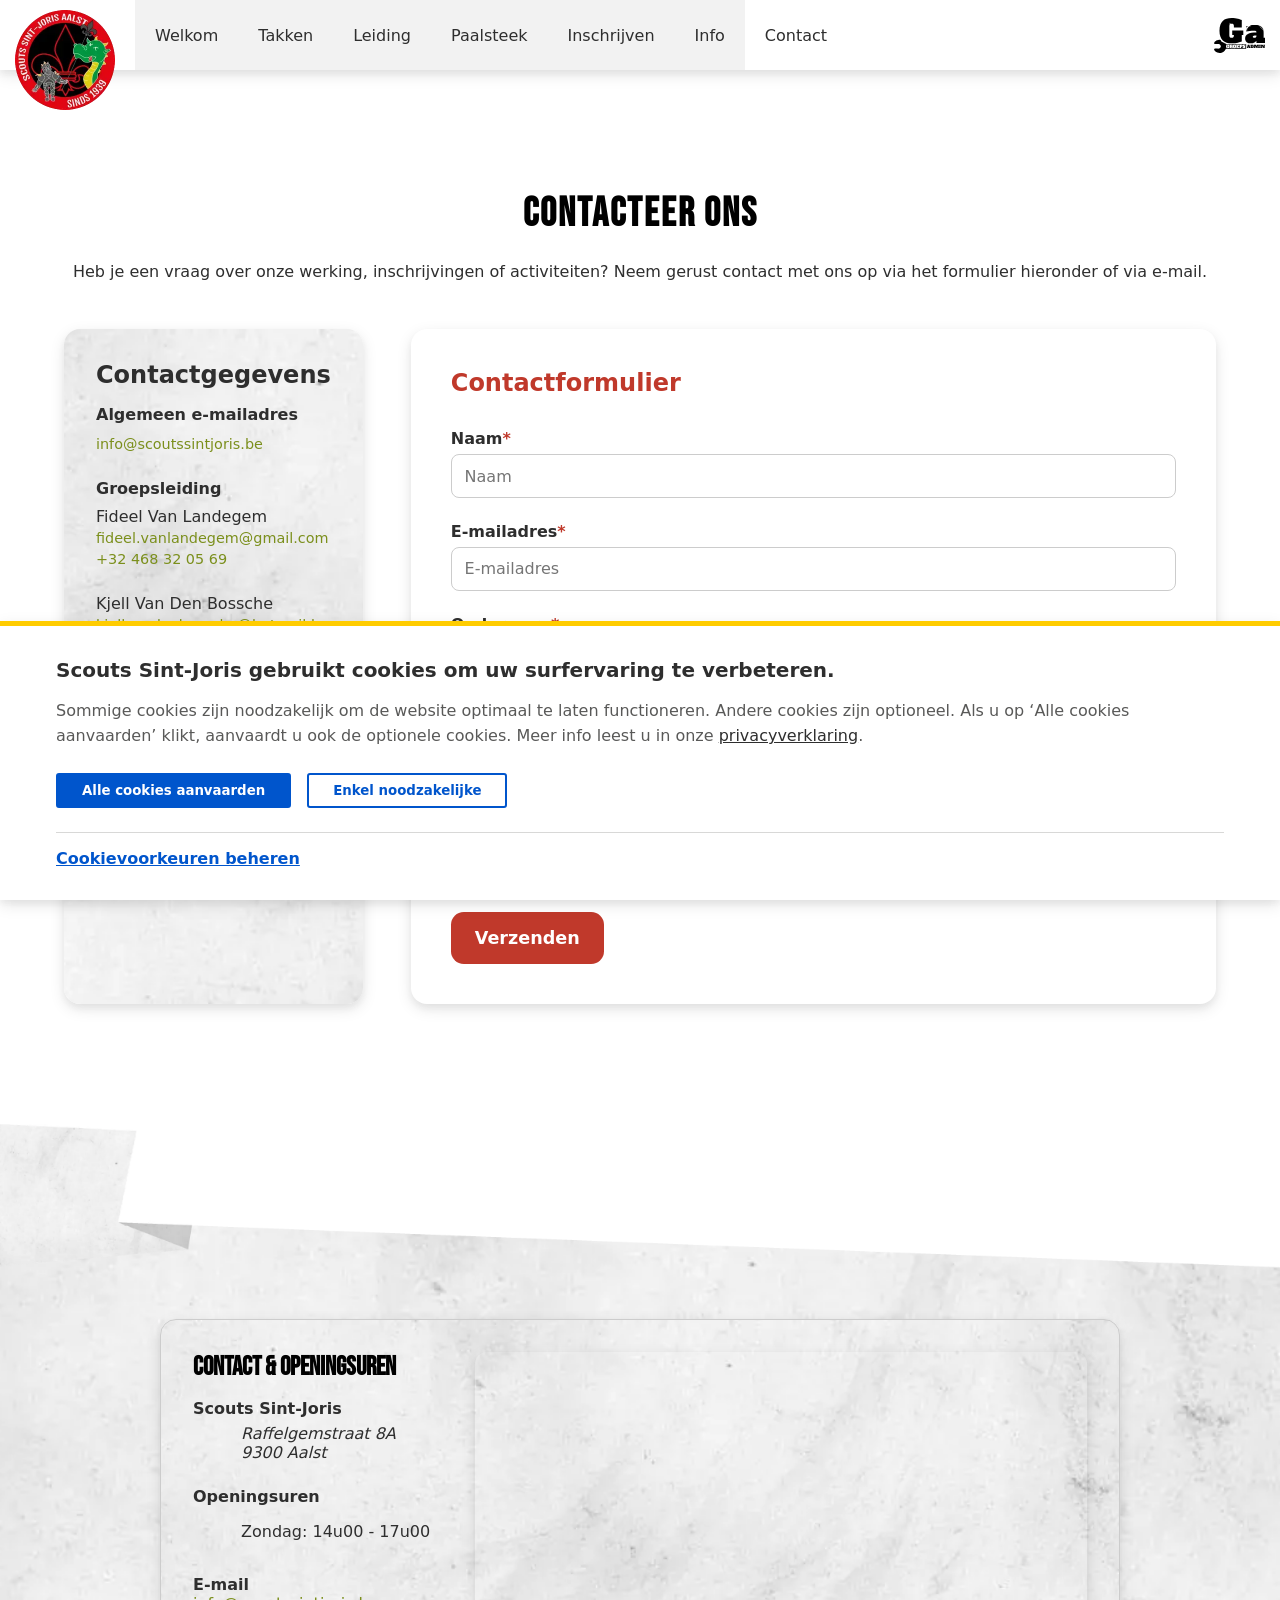
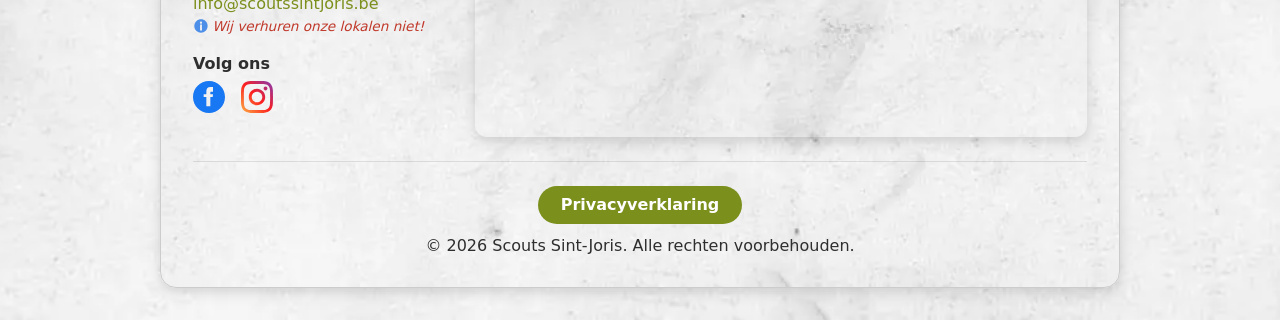
==== commit 3d408169: "Leiding update en styling fixes" ====
--- a/contact.html
+++ b/contact.html
@@ -29,6 +29,8 @@
     <link rel="stylesheet" href="css/main.css" />
     <link rel="stylesheet" href="css/contact.css" />
     <link rel="icon" type="image/x-icon" href="img/favicon.ico" />
+    <link rel="icon" type="image/webp" sizes="48x48" href="img/logo.webp" />
+    <link rel="apple-touch-icon" sizes="180x180" href="img/logo.png" />
     <link rel="preconnect" href="https://fonts.googleapis.com" />
     <link rel="preconnect" href="https://fonts.gstatic.com" crossorigin />
 
@@ -267,12 +269,52 @@
                   <span class="note">Wij verhuren onze lokalen niet!</span>
                 </span>
               </p>
+              <p style="margin-top: 1rem">
+                <strong>Volg ons</strong>
+              </p>
+              <div class="icon-wrapper social-links">
+                <svg width="0" height="0" style="position: absolute">
+                  <defs>
+                    <linearGradient id="instagram-gradient" x1="100%" y1="0%" x2="0%" y2="100%">
+                      <stop offset="0%" stop-color="#833ab4" />
+                      <stop offset="50%" stop-color="#fd1d1d" />
+                      <stop offset="100%" stop-color="#fcb045" />
+                    </linearGradient>
+                  </defs>
+                </svg>
+                <a
+                  href="https://www.facebook.com/ScoutsSintJoris/"
+                  target="_blank"
+                  rel="noopener noreferrer"
+                  aria-label="Volg Scouts Sint-Joris op Facebook"
+                  class="social-icon facebook"
+                >
+                  <svg xmlns="http://www.w3.org/2000/svg" width="32" height="32" viewBox="0 0 24 24">
+                    <path
+                      d="M12 0c-6.627 0-12 5.373-12 12s5.373 12 12 12 12-5.373 12-12-5.373-12-12-12zm3 8h-1.35c-.538 0-.65.221-.65.778v1.222h2l-.209 2h-1.791v7h-3v-7h-2v-2h2v-2.308c0-2.069 1.12-3.23 3.016-3.23 1.093 0 1.984.081 1.984.081v1.457z"
+                    />
+                  </svg>
+                </a>
+                <a
+                  href="https://www.instagram.com/scouts_sintjoris_aalst/"
+                  target="_blank"
+                  rel="noopener noreferrer"
+                  aria-label="Volg Scouts Sint-Joris op Instagram"
+                  class="social-icon instagram"
+                >
+                  <svg xmlns="http://www.w3.org/2000/svg" width="32" height="32" viewBox="0 0 24 24">
+                    <path
+                      d="M12 2.163c3.204 0 3.584.012 4.85.07 3.252.148 4.771 1.691 4.919 4.919.058 1.265.069 1.645.069 4.849 0 3.205-.012 3.584-.069 4.849-.149 3.225-1.664 4.771-4.919 4.919-1.266.058-1.644.07-4.85.07-3.204 0-3.584-.012-4.849-.07-3.26-.149-4.771-1.699-4.919-4.92-.058-1.265-.07-1.644-.07-4.849 0-3.204.013-3.583.07-4.849.149-3.227 1.664-4.771 4.919-4.919 1.266-.057 1.645-.069 4.849-.069zm0-2.163c-3.259 0-3.667.014-4.947.072-4.358.2-6.78 2.618-6.98 6.98-.059 1.281-.073 1.689-.073 4.948 0 3.259.014 3.668.072 4.948.2 4.358 2.618 6.78 6.98 6.98 1.281.058 1.689.072 4.948.072 3.259 0 3.668-.014 4.948-.072 4.354-.2 6.782-2.618 6.979-6.98.059-1.28.073-1.689.073-4.948 0-3.259-.014-3.667-.072-4.947-.196-4.354-2.617-6.78-6.979-6.98-1.281-.059-1.69-.073-4.949-.073zm0 5.838c-3.403 0-6.162 2.759-6.162 6.162s2.759 6.163 6.162 6.163 6.162-2.759 6.162-6.163c0-3.403-2.759-6.162-6.162-6.162zm0 10.162c-2.209 0-4-1.79-4-4 0-2.209 1.791-4 4-4s4 1.791 4 4c0 2.21-1.791 4-4 4zm6.406-11.845c-.796 0-1.441.645-1.441 1.44s.645 1.44 1.441 1.44c.795 0 1.439-.645 1.439-1.44s-.644-1.44-1.439-1.44z"
+                    />
+                  </svg>
+                </a>
+              </div>
             </div>
 
             <div class="footer-right">
               <iframe
                 title="Google Maps - Scouts Sint-Joris"
-                src="https://www.google.com/maps?q=Raffelgemstraat+8A+Aalst&output=embed"
+                src="https://www.google.com/maps?q=Scouts+Sint-Joris+Aalst&output=embed"
                 loading="lazy"
                 referrerpolicy="no-referrer-when-downgrade"
               ></iframe>
@@ -283,7 +325,7 @@
             <a href="pdf/Privacyverklaring%20Scouts%20Sint-Joris.pdf" target="_blank" class="privacy"
               >Privacyverklaring</a
             >
-            <p>&copy; 2026 Scouts Sint-Joris. Alle rechten voorbehouden.</p>
+            <p>&copy; <span class="year"></span> Scouts Sint-Joris. Alle rechten voorbehouden.</p>
             <a href="https://lordicon.com/">Animated icons by Lordicon.com</a>
           </div>
         </div>
--- a/css/main.css
+++ b/css/main.css
@@ -20,6 +20,7 @@
 
 html {
   scroll-behavior: smooth;
+  font-size: 100%;
 }
 html,
 body {
@@ -66,6 +67,21 @@
     BlinkMacSystemFont,
     sans-serif;
 }
+h2 {
+  display: block;
+  font-size: 1.5em;
+  font-weight: bold;
+  margin: 0;
+  padding: 0;
+  font-family:
+    'Google Sans',
+    system-ui,
+    -apple-system,
+    BlinkMacSystemFont,
+    'Segoe UI',
+    sans-serif;
+  color: var(--primary-text-color);
+}
 h3 {
   font-size: 1.6rem;
   margin-bottom: 1rem;
@@ -81,7 +97,7 @@
 /* Navigation Bar Styles */
 nav {
   width: 100%;
-  height: 60px;
+  height: 70px;
   font-weight: 500;
   background-color: var(--primary-background-color);
   display: flex;
@@ -90,13 +106,13 @@
   box-shadow:
     0 4px 6px var(--primary-shadow-color),
     0 5px 15px var(--secondary-shadow-color);
+  position: relative;
+  z-index: 3;
 }
 nav .logo {
-  height: 50px;
-  width: 50px;
-  margin: 5px;
-  margin-left: 15px;
-  margin-right: 10px;
+  height: 100px;
+  width: 100px;
+  margin: 10px 20px 0 15px;
 }
 .hamburger {
   display: none;
@@ -128,7 +144,11 @@
   align-items: center;
 }
 nav li {
-  padding: 20px;
+  padding: 0 20px;
+  height: 70px;
+  display: flex;
+  align-items: center;
+  justify-content: center;
   background-color: var(--secondary-background-color);
 }
 nav .active {
@@ -142,7 +162,7 @@
   color: var(--primary-green-color);
 }
 nav .admin {
-  height: 40px;
+  height: 35px;
   width: auto;
   margin: auto 15px auto auto;
 }
@@ -242,6 +262,31 @@
   margin-top: 0rem;
   font-weight: 500;
 }
+.footer-left .social-links {
+  display: flex;
+  gap: 1rem;
+  align-items: center;
+  margin-top: 0.5rem;
+}
+.footer-left .social-icon {
+  display: inline-flex;
+  align-items: center;
+  justify-content: center;
+  text-decoration: none;
+  transition:
+    transform 0.2s ease-in-out,
+    opacity 0.2s ease-in-out;
+}
+.footer-left .social-icon:hover {
+  transform: translateY(-2px) scale(1.1);
+  opacity: 0.9;
+}
+.footer-left .social-icon.facebook svg path {
+  fill: #1877f2;
+}
+.footer-left .social-icon.instagram svg path {
+  fill: url(#instagram-gradient);
+}
 .footer-right iframe {
   width: 100%;
   height: 100%;
@@ -292,6 +337,7 @@
     0 5px 15px var(--secondary-shadow-color);
   padding: 2rem 0;
   display: none;
+  z-index: 2;
 }
 .vds-container {
   max-width: 1200px;
@@ -366,10 +412,56 @@
 }
 
 /* Responsive design */
+@media screen and (min-width: 1200px) {
+  nav .logo {
+    height: 100px;
+    width: 100px;
+  }
+}
+@media (min-width: 1800px) {
+  html {
+    font-size: 120%;
+  }
+  body main {
+    max-width: 1400px;
+  }
+  .footer-content {
+    grid-template-columns: 300px 1fr;
+  }
+  nav .logo {
+    height: 120px;
+    width: 120px;
+  }
+}
+@media (min-width: 2560px) {
+  html {
+    font-size: 140%;
+  }
+  body main {
+    max-width: 1700px;
+  }
+  .footer-content {
+    grid-template-columns: 350px 1fr;
+  }
+  nav .logo {
+    height: 150px;
+    width: 150px;
+  }
+}
+@media screen and (max-width: 1200px) {
+  nav .logo {
+    height: 75px;
+    width: 75px;
+  }
+}
 @media screen and (max-width: 870px) {
   .hamburger {
     display: flex;
     margin: auto 15px auto 15px;
+  }
+  nav .logo {
+    height: 50px;
+    width: 50px;
   }
   nav ul.nav-links {
     position: absolute;
@@ -382,6 +474,7 @@
     box-shadow:
       0 4px 6px var(--primary-shadow-color),
       0 5px 15px var(--secondary-shadow-color);
+    z-index: 3;
   }
   nav ul.nav-links.active {
     display: flex;
--- a/css/contact.css
+++ b/css/contact.css
@@ -127,6 +127,16 @@
 }
 
 /* Responsive design */
+@media (min-width: 1800px) {
+  main .contact-wrapper {
+    max-width: 1400px;
+  }
+}
+@media (min-width: 2560px) {
+  main .contact-wrapper {
+    max-width: 1700px;
+  }
+}
 @media screen and (max-width: 1200px) {
   main p {
     font-size: 0.95em;
